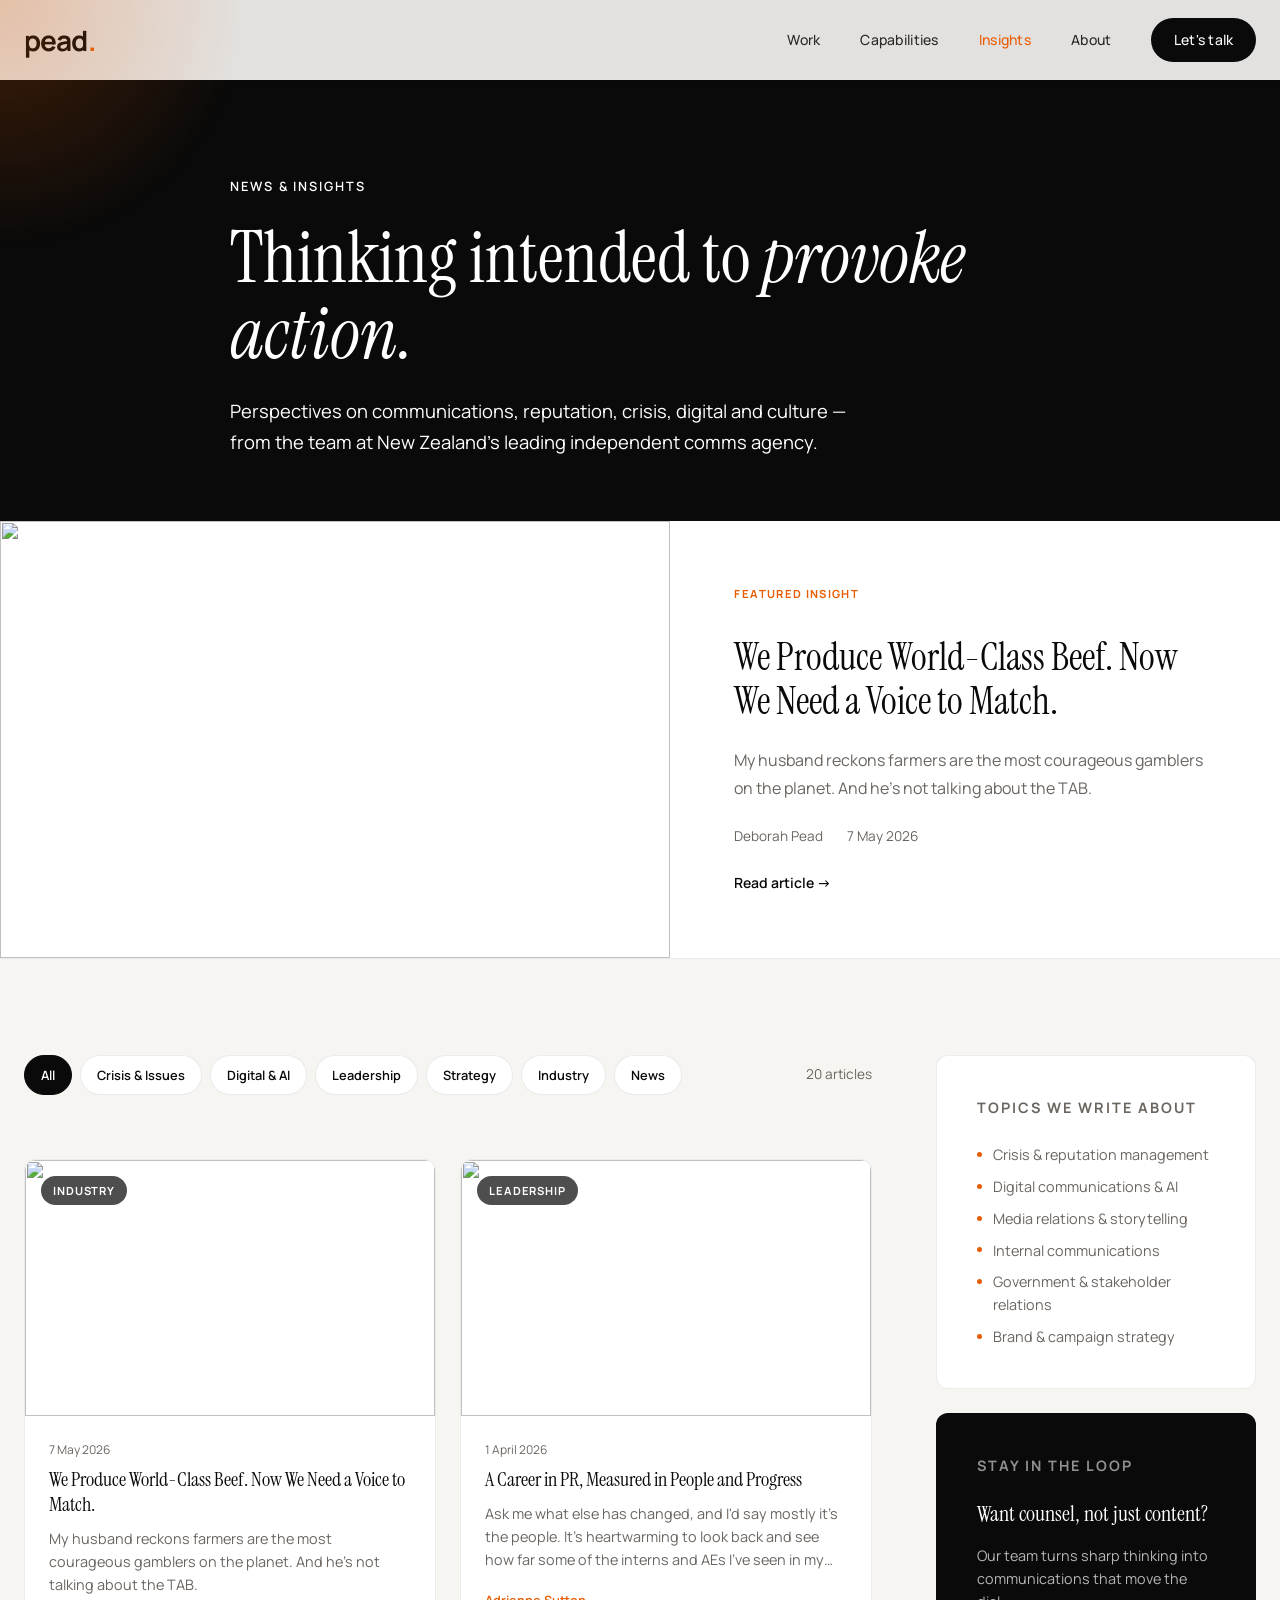
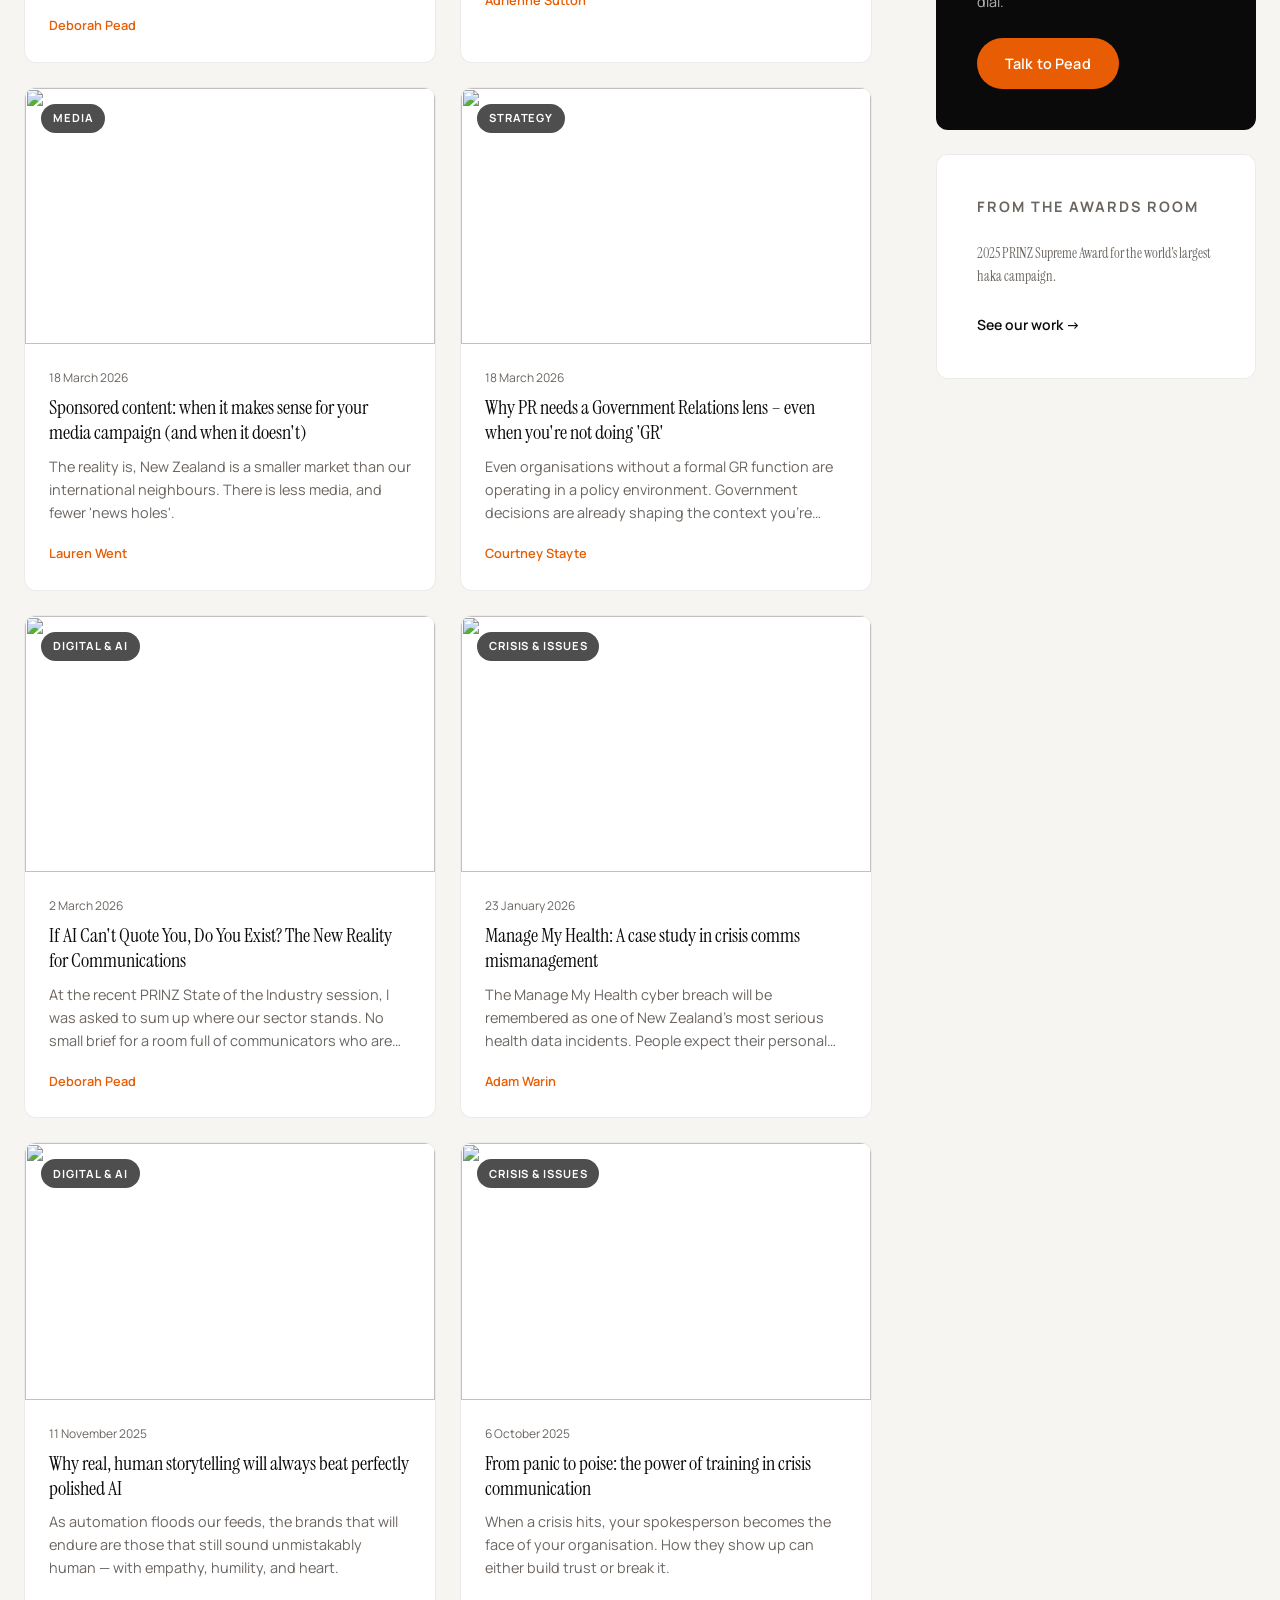
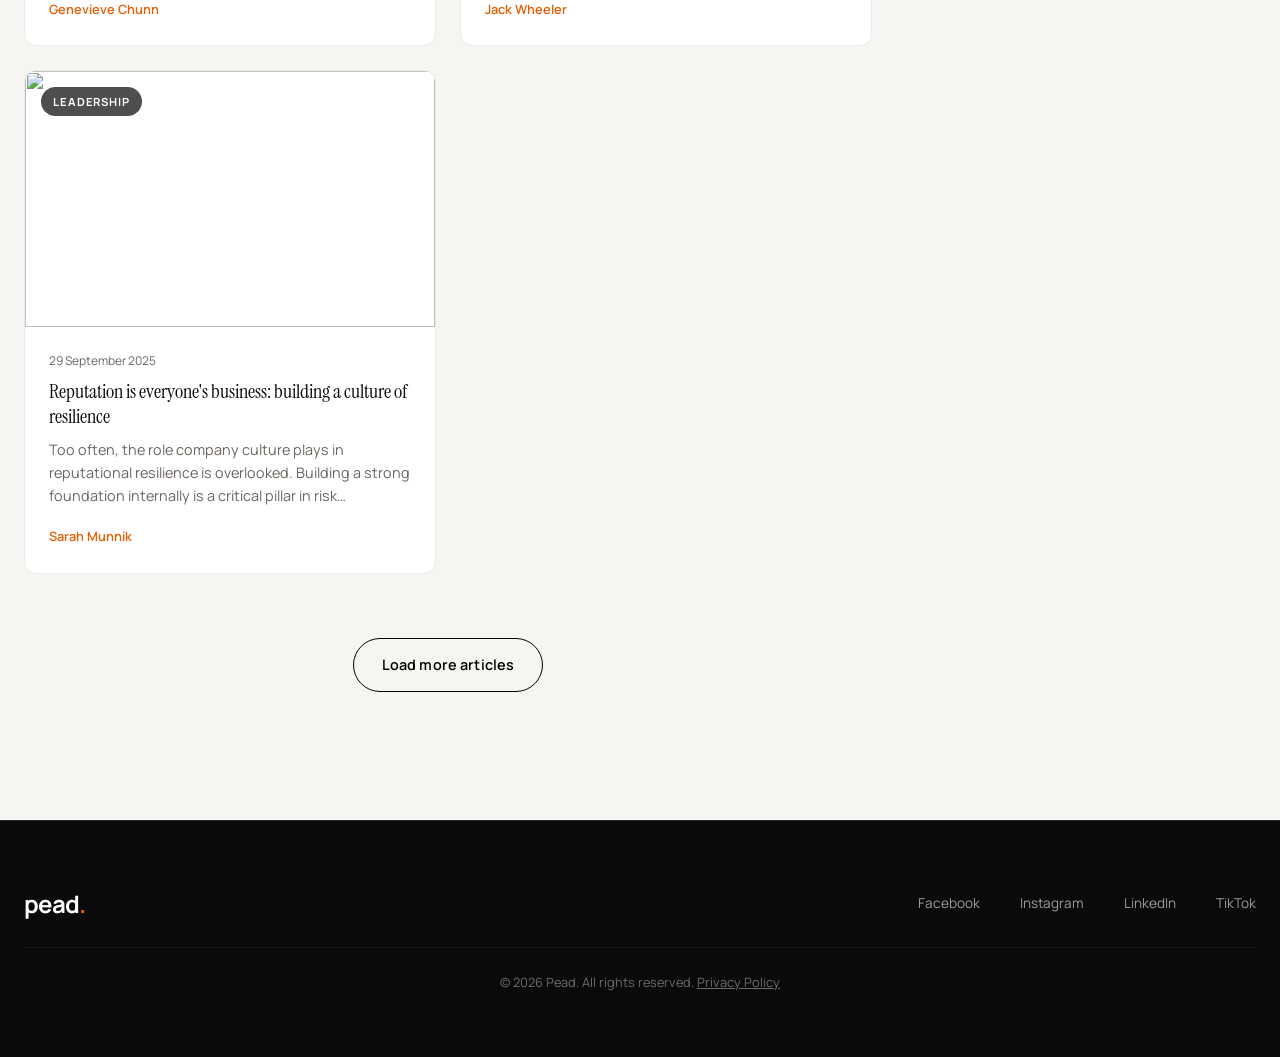
==== insights/index.html @ bd79ebf3 "Add Insights landing page with article feed and homepage navigation." ====
<!DOCTYPE html>
<html lang="en-NZ">
<head>
  <meta charset="UTF-8" />
  <meta name="viewport" content="width=device-width, initial-scale=1.0" />
  <title>Insights | Pead — Award Winning Comms Agency NZ</title>
  <meta name="description" content="News, ideas and perspectives from Pead — thinking intended to provoke action." />
  <link rel="preconnect" href="https://fonts.googleapis.com" />
  <link rel="preconnect" href="https://fonts.gstatic.com" crossorigin />
  <link href="https://fonts.googleapis.com/css2?family=Instrument+Serif:ital@0;1&family=Manrope:wght@300;400;500;600;700&display=swap" rel="stylesheet" />
  <link rel="stylesheet" href="../css/styles.css" />
</head>
<body class="page-sub page-insights">
  <div class="cursor-glow" aria-hidden="true"></div>

  <header class="site-header scrolled" id="header">
    <div class="container header-inner">
      <a href="../index.html" class="logo" aria-label="Pead home">pead<span class="logo-dot">.</span></a>
      <nav class="nav-desktop" aria-label="Primary">
        <a href="../index.html#work">Work</a>
        <a href="../index.html#capabilities">Capabilities</a>
        <a href="index.html" class="nav-active">Insights</a>
        <a href="../index.html#about">About</a>
        <a href="../index.html#contact" class="nav-cta">Let's talk</a>
      </nav>
      <button class="menu-toggle" id="menuToggle" aria-label="Open menu" aria-expanded="false">
        <span></span>
        <span></span>
      </button>
    </div>
    <nav class="nav-mobile" id="mobileNav" aria-label="Mobile" hidden>
      <a href="../index.html#work">Work</a>
      <a href="../index.html#capabilities">Capabilities</a>
      <a href="index.html">Insights</a>
      <a href="../index.html#about">About</a>
      <a href="../index.html#contact">Let's talk</a>
    </nav>
  </header>

  <main>
    <section class="page-hero insights-hero">
      <div class="container page-hero-inner">
        <p class="eyebrow reveal">News &amp; Insights</p>
        <h1 class="page-hero-title reveal">Thinking intended to <em>provoke action.</em></h1>
        <p class="page-hero-lead reveal">
          Perspectives on communications, reputation, crisis, digital and culture — from the team at New Zealand's leading independent comms agency.
        </p>
      </div>
    </section>

    <section class="insights-featured" id="featuredInsight" aria-label="Featured insight"></section>

    <section class="insights-main">
      <div class="container insights-layout">
        <div class="insights-content">
          <div class="insights-toolbar reveal">
            <div class="insights-filters" role="tablist" aria-label="Filter insights by topic">
              <button class="filter-btn active" data-filter="all" type="button">All</button>
              <button class="filter-btn" data-filter="crisis" type="button">Crisis &amp; Issues</button>
              <button class="filter-btn" data-filter="digital" type="button">Digital &amp; AI</button>
              <button class="filter-btn" data-filter="leadership" type="button">Leadership</button>
              <button class="filter-btn" data-filter="strategy" type="button">Strategy</button>
              <button class="filter-btn" data-filter="industry" type="button">Industry</button>
              <button class="filter-btn" data-filter="news" type="button">News</button>
            </div>
            <p class="insights-count" id="insightsCount" aria-live="polite"></p>
          </div>

          <div class="insights-grid" id="insightsGrid" aria-live="polite"></div>

          <div class="insights-load-more reveal">
            <button class="btn btn-ghost" id="loadMoreBtn" type="button">Load more articles</button>
          </div>
        </div>

        <aside class="insights-sidebar reveal" aria-label="Insights sidebar">
          <div class="sidebar-card">
            <p class="sidebar-label">Topics we write about</p>
            <ul class="sidebar-topics">
              <li>Crisis &amp; reputation management</li>
              <li>Digital communications &amp; AI</li>
              <li>Media relations &amp; storytelling</li>
              <li>Internal communications</li>
              <li>Government &amp; stakeholder relations</li>
              <li>Brand &amp; campaign strategy</li>
            </ul>
          </div>
          <div class="sidebar-card sidebar-card-dark">
            <p class="sidebar-label">Stay in the loop</p>
            <h3>Want counsel, not just content?</h3>
            <p>Our team turns sharp thinking into communications that move the dial.</p>
            <a href="../index.html#contact" class="btn btn-primary btn-light">Talk to Pead</a>
          </div>
          <div class="sidebar-card">
            <p class="sidebar-label">From the awards room</p>
            <p class="sidebar-stat">2025 PRINZ Supreme Award for the world's largest haka campaign.</p>
            <a href="../index.html#work" class="work-link">See our work <span aria-hidden="true">→</span></a>
          </div>
        </aside>
      </div>
    </section>
  </main>

  <footer class="site-footer">
    <div class="container footer-inner">
      <a href="../index.html" class="logo logo-footer">pead<span class="logo-dot">.</span></a>
      <div class="footer-links">
        <a href="https://www.facebook.com/wearepead" target="_blank" rel="noopener">Facebook</a>
        <a href="https://www.instagram.com/wearepead/" target="_blank" rel="noopener">Instagram</a>
        <a href="https://www.linkedin.com/company/pead/" target="_blank" rel="noopener">LinkedIn</a>
        <a href="https://www.tiktok.com/@wearepead" target="_blank" rel="noopener">TikTok</a>
      </div>
      <p class="footer-copy">&copy; 2026 Pead. All rights reserved. <a href="#">Privacy Policy</a></p>
    </div>
  </footer>

  <script src="../js/data/insights-data.js"></script>
  <script src="../js/main.js"></script>
  <script src="../js/insights.js"></script>
</body>
</html>
---- css/styles.css ----
/* ============================================
   PEAD — Premium Communications Agency Redesign
   ============================================ */

:root {
  --color-ink: #0a0a0a;
  --color-ink-soft: #1a1a1a;
  --color-paper: #f7f5f2;
  --color-paper-warm: #efeae3;
  --color-white: #ffffff;
  --color-accent: #e85d04;
  --color-accent-hover: #d45303;
  --color-accent-glow: rgba(232, 93, 4, 0.25);
  --color-muted: #6b6560;
  --color-border: rgba(10, 10, 10, 0.08);
  --color-border-light: rgba(255, 255, 255, 0.12);

  --font-serif: "Instrument Serif", Georgia, "Times New Roman", serif;
  --font-sans: "Manrope", system-ui, -apple-system, sans-serif;

  --space-xs: 0.5rem;
  --space-sm: 1rem;
  --space-md: 1.5rem;
  --space-lg: 2.5rem;
  --space-xl: 4rem;
  --space-2xl: 6rem;
  --space-3xl: 8rem;

  --radius-sm: 4px;
  --radius-md: 12px;
  --radius-lg: 20px;

  --ease-out: cubic-bezier(0.22, 1, 0.36, 1);
  --header-height: 80px;
}

*, *::before, *::after {
  box-sizing: border-box;
  margin: 0;
  padding: 0;
}

html {
  scroll-behavior: smooth;
  -webkit-font-smoothing: antialiased;
  -moz-osx-font-smoothing: grayscale;
}

body {
  font-family: var(--font-sans);
  font-size: 1rem;
  line-height: 1.6;
  color: var(--color-ink);
  background: var(--color-paper);
  overflow-x: hidden;
}

img {
  display: block;
  max-width: 100%;
  height: auto;
}

a {
  color: inherit;
  text-decoration: none;
}

button {
  font: inherit;
  cursor: pointer;
  border: none;
  background: none;
}

ul {
  list-style: none;
}

address {
  font-style: normal;
}

.container {
  width: min(1280px, calc(100% - 3rem));
  margin-inline: auto;
}

/* ---- Cursor glow (subtle premium feel) ---- */
.cursor-glow {
  position: fixed;
  width: 500px;
  height: 500px;
  border-radius: 50%;
  background: radial-gradient(circle, var(--color-accent-glow) 0%, transparent 70%);
  pointer-events: none;
  z-index: 9999;
  opacity: 0;
  transform: translate(-50%, -50%);
  transition: opacity 0.4s ease;
}

body.has-mouse .cursor-glow {
  opacity: 1;
}

/* ---- Header ---- */
.site-header {
  position: fixed;
  top: 0;
  left: 0;
  right: 0;
  z-index: 1000;
  height: var(--header-height);
  transition: background 0.4s var(--ease-out), box-shadow 0.4s var(--ease-out);
}

.site-header.scrolled {
  background: rgba(247, 245, 242, 0.92);
  backdrop-filter: blur(20px);
  -webkit-backdrop-filter: blur(20px);
  box-shadow: 0 1px 0 var(--color-border);
}

.site-header.on-hero {
  color: var(--color-white);
}

.site-header.on-hero.scrolled {
  color: var(--color-ink);
}

.header-inner {
  display: flex;
  align-items: center;
  justify-content: space-between;
  height: 100%;
}

.logo {
  font-size: 1.75rem;
  font-weight: 700;
  letter-spacing: -0.03em;
  z-index: 10;
}

.logo-dot {
  color: var(--color-accent);
}

.nav-desktop {
  display: flex;
  align-items: center;
  gap: 2.5rem;
}

.nav-desktop a {
  font-size: 0.875rem;
  font-weight: 500;
  letter-spacing: 0.02em;
  opacity: 0.85;
  transition: opacity 0.2s;
}

.nav-desktop a:hover {
  opacity: 1;
}

.nav-desktop a.nav-active {
  opacity: 1;
  color: var(--color-accent);
}

.nav-cta {
  padding: 0.65rem 1.4rem;
  background: var(--color-ink);
  color: var(--color-white) !important;
  border-radius: 100px;
  opacity: 1 !important;
  transition: background 0.2s, transform 0.2s !important;
}

.site-header.on-hero .nav-cta {
  background: var(--color-white);
  color: var(--color-ink) !important;
}

.site-header.on-hero.scrolled .nav-cta {
  background: var(--color-ink);
  color: var(--color-white) !important;
}

.nav-cta:hover {
  transform: translateY(-1px);
}

.menu-toggle {
  display: none;
  flex-direction: column;
  gap: 7px;
  width: 32px;
  padding: 4px 0;
  z-index: 10;
}

.menu-toggle span {
  display: block;
  height: 2px;
  background: currentColor;
  transition: transform 0.3s var(--ease-out), opacity 0.3s;
}

.menu-toggle.open span:first-child {
  transform: translateY(4.5px) rotate(45deg);
}

.menu-toggle.open span:last-child {
  transform: translateY(-4.5px) rotate(-45deg);
}

.nav-mobile {
  position: fixed;
  inset: 0;
  background: var(--color-ink);
  color: var(--color-white);
  display: flex;
  flex-direction: column;
  align-items: center;
  justify-content: center;
  gap: 2rem;
  z-index: 5;
}

.nav-mobile a {
  font-family: var(--font-serif);
  font-size: 2.5rem;
}

.nav-mobile[hidden] {
  display: none;
}

/* ---- Buttons ---- */
.btn {
  display: inline-flex;
  align-items: center;
  justify-content: center;
  gap: 0.5rem;
  padding: 0.9rem 1.75rem;
  font-size: 0.9rem;
  font-weight: 600;
  letter-spacing: 0.01em;
  border-radius: 100px;
  transition: all 0.3s var(--ease-out);
  white-space: nowrap;
}

.btn-primary {
  background: var(--color-accent);
  color: var(--color-white);
}

.btn-primary:hover {
  background: var(--color-accent-hover);
  transform: translateY(-2px);
  box-shadow: 0 12px 32px var(--color-accent-glow);
}

.btn-ghost {
  border: 1.5px solid currentColor;
  background: transparent;
}

.btn-ghost:hover {
  background: rgba(255, 255, 255, 0.08);
}

.btn-light {
  color: var(--color-white);
  border-color: rgba(255, 255, 255, 0.4);
}

.btn-large {
  padding: 1.1rem 2rem;
  font-size: 1rem;
}

/* ---- Hero ---- */
.hero {
  position: relative;
  min-height: 100vh;
  min-height: 100dvh;
  display: flex;
  align-items: flex-end;
  padding-bottom: var(--space-2xl);
  color: var(--color-white);
}

.hero-media {
  position: absolute;
  inset: 0;
  z-index: 0;
}

.hero-image {
  width: 100%;
  height: 100%;
  object-fit: cover;
}

.hero-overlay {
  position: absolute;
  inset: 0;
  background: linear-gradient(
    165deg,
    rgba(10, 10, 10, 0.55) 0%,
    rgba(10, 10, 10, 0.35) 40%,
    rgba(10, 10, 10, 0.75) 100%
  );
}

.hero-content {
  position: relative;
  z-index: 1;
  padding-top: calc(var(--header-height) + var(--space-xl));
  max-width: 900px;
}

.eyebrow {
  font-size: 0.8rem;
  font-weight: 600;
  letter-spacing: 0.15em;
  text-transform: uppercase;
  opacity: 0.75;
  margin-bottom: var(--space-md);
}

.hero-title {
  font-family: var(--font-serif);
  font-size: clamp(3rem, 7vw, 5.5rem);
  font-weight: 400;
  line-height: 1.05;
  letter-spacing: -0.02em;
  margin-bottom: var(--space-lg);
}

.hero-title em {
  font-style: italic;
  color: rgba(255, 255, 255, 0.9);
}

.hero-lead {
  font-size: clamp(1.05rem, 2vw, 1.25rem);
  line-height: 1.7;
  opacity: 0.85;
  max-width: 560px;
  margin-bottom: var(--space-xl);
  font-weight: 400;
}

.hero-actions {
  display: flex;
  flex-wrap: wrap;
  gap: var(--space-sm);
}

.hero-scroll {
  position: absolute;
  bottom: var(--space-lg);
  right: var(--space-lg);
  display: flex;
  flex-direction: column;
  align-items: center;
  gap: var(--space-sm);
  font-size: 0.7rem;
  letter-spacing: 0.2em;
  text-transform: uppercase;
  opacity: 0.5;
  z-index: 1;
}

.scroll-line {
  width: 1px;
  height: 48px;
  background: linear-gradient(to bottom, var(--color-white), transparent);
  animation: scrollPulse 2s ease-in-out infinite;
}

@keyframes scrollPulse {
  0%, 100% { opacity: 0.3; transform: scaleY(0.6); }
  50% { opacity: 1; transform: scaleY(1); }
}

/* ---- Stats ---- */
.stats-strip {
  background: var(--color-ink);
  color: var(--color-white);
  padding: var(--space-xl) 0;
  border-bottom: 1px solid var(--color-border-light);
}

.stats-grid {
  display: grid;
  grid-template-columns: repeat(4, 1fr);
  gap: var(--space-lg);
}

.stat {
  text-align: center;
  padding: var(--space-md);
}

.stat-number {
  display: block;
  font-family: var(--font-serif);
  font-size: clamp(2rem, 4vw, 3rem);
  line-height: 1.1;
  margin-bottom: var(--space-xs);
}

.stat-label {
  font-size: 0.85rem;
  opacity: 0.6;
  letter-spacing: 0.02em;
}

/* ---- Sections shared ---- */
.section-label {
  font-size: 0.75rem;
  font-weight: 700;
  letter-spacing: 0.18em;
  text-transform: uppercase;
  color: var(--color-accent);
  margin-bottom: var(--space-sm);
}

.section-title {
  font-family: var(--font-serif);
  font-size: clamp(2.25rem, 4.5vw, 3.75rem);
  font-weight: 400;
  line-height: 1.1;
  letter-spacing: -0.02em;
  margin-bottom: var(--space-md);
}

.section-body {
  font-size: 1.1rem;
  line-height: 1.75;
  color: var(--color-muted);
  max-width: 540px;
}

.section-header {
  margin-bottom: var(--space-2xl);
}

.section-header.centered {
  text-align: center;
}

.centered-body {
  margin-inline: auto;
  text-align: center;
}

/* ---- Philosophy ---- */
.philosophy {
  padding: var(--space-3xl) 0;
}

.philosophy-grid {
  display: grid;
  grid-template-columns: 1fr 1fr;
  gap: var(--space-2xl);
  align-items: center;
}

.philosophy-text .section-body + .section-body {
  margin-top: var(--space-md);
}

.visual-card {
  position: relative;
  border-radius: var(--radius-lg);
  overflow: hidden;
  aspect-ratio: 4 / 5;
}

.visual-card img {
  width: 100%;
  height: 100%;
  object-fit: cover;
}

.visual-caption {
  position: absolute;
  bottom: 0;
  left: 0;
  right: 0;
  padding: var(--space-lg);
  background: linear-gradient(transparent, rgba(10, 10, 10, 0.8));
  color: var(--color-white);
  display: flex;
  justify-content: space-between;
  font-size: 0.85rem;
  font-weight: 500;
  letter-spacing: 0.05em;
  text-transform: uppercase;
}

/* ---- Work ---- */
.work {
  padding: var(--space-3xl) 0;
  background: var(--color-white);
}

.work-grid {
  display: grid;
  grid-template-columns: repeat(3, 1fr);
  gap: 2px;
  background: var(--color-border);
}

.work-grid-featured {
  margin-bottom: var(--space-xl);
}

.work-card {
  background: var(--color-white);
  display: flex;
  flex-direction: column;
  transition: transform 0.4s var(--ease-out);
}

.work-card:hover {
  transform: scale(1.02);
  z-index: 2;
  box-shadow: 0 24px 64px rgba(10, 10, 10, 0.12);
}

.work-card-media {
  aspect-ratio: 16 / 10;
  overflow: hidden;
}

.work-card-media img {
  width: 100%;
  height: 100%;
  object-fit: cover;
  transition: transform 0.6s var(--ease-out);
}

.work-card:hover .work-card-media img {
  transform: scale(1.06);
}

.work-card-content {
  padding: var(--space-lg);
  flex: 1;
  display: flex;
  flex-direction: column;
}

.work-tag {
  font-size: 0.7rem;
  font-weight: 700;
  letter-spacing: 0.12em;
  text-transform: uppercase;
  color: var(--color-accent);
  margin-bottom: var(--space-sm);
}

.work-card h3 {
  font-family: var(--font-serif);
  font-size: 1.5rem;
  font-weight: 400;
  margin-bottom: var(--space-sm);
  line-height: 1.2;
}

.work-card p {
  font-size: 0.95rem;
  color: var(--color-muted);
  flex: 1;
  margin-bottom: var(--space-md);
}

.work-link {
  font-size: 0.875rem;
  font-weight: 600;
  color: var(--color-ink);
  transition: color 0.2s;
}

.work-link:hover {
  color: var(--color-accent);
}

.work-more {
  margin-bottom: var(--space-2xl);
}

.work-more-label {
  font-size: 0.75rem;
  font-weight: 700;
  letter-spacing: 0.15em;
  text-transform: uppercase;
  color: var(--color-muted);
  margin-bottom: var(--space-md);
}

.work-chips {
  display: flex;
  flex-wrap: wrap;
  gap: 0.6rem;
}

.work-chips span {
  padding: 0.55rem 1.1rem;
  font-size: 0.85rem;
  font-weight: 500;
  border: 1px solid var(--color-border);
  border-radius: 100px;
  background: var(--color-paper);
  color: var(--color-ink);
  transition: border-color 0.2s, background 0.2s;
}

.work-chips span:hover {
  border-color: var(--color-accent);
  background: var(--color-white);
}

.awards-block {
  padding-top: var(--space-xl);
  border-top: 1px solid var(--color-border);
}

.awards-list {
  display: grid;
  grid-template-columns: repeat(2, 1fr);
  gap: var(--space-md);
  margin-top: var(--space-lg);
}

.award-item {
  display: flex;
  gap: var(--space-md);
  padding: var(--space-lg);
  background: var(--color-paper);
  border-radius: var(--radius-md);
  border: 1px solid var(--color-border);
}

.award-year {
  font-family: var(--font-serif);
  font-size: 1.5rem;
  color: var(--color-accent);
  flex-shrink: 0;
  line-height: 1;
}

.award-item strong {
  display: block;
  font-size: 0.95rem;
  margin-bottom: 0.35rem;
}

.award-item p {
  font-size: 0.875rem;
  color: var(--color-muted);
  line-height: 1.5;
}

/* ---- Capabilities ---- */
.capabilities {
  padding: var(--space-3xl) 0;
  background: var(--color-paper-warm);
}

.capabilities-grid {
  display: grid;
  grid-template-columns: repeat(3, 1fr);
  gap: var(--space-md);
}

.cap-card {
  background: var(--color-white);
  border-radius: var(--radius-md);
  padding: var(--space-lg);
  border: 1px solid var(--color-border);
  display: flex;
  flex-direction: column;
  transition: border-color 0.3s, box-shadow 0.3s;
}

.cap-card:hover {
  border-color: transparent;
  box-shadow: 0 16px 48px rgba(10, 10, 10, 0.08);
}

.cap-number {
  font-family: var(--font-serif);
  font-size: 2.5rem;
  color: var(--color-paper-warm);
  -webkit-text-stroke: 1px var(--color-ink);
  line-height: 1;
  margin-bottom: var(--space-md);
}

.cap-card h3 {
  font-family: var(--font-serif);
  font-size: 1.5rem;
  font-weight: 400;
  margin-bottom: var(--space-sm);
}

.cap-card > p {
  font-size: 0.95rem;
  color: var(--color-muted);
  margin-bottom: var(--space-md);
}

.cap-list {
  flex: 1;
  margin-bottom: var(--space-md);
  max-height: 0;
  overflow: hidden;
  opacity: 0;
  transition: max-height 0.5s var(--ease-out), opacity 0.4s, margin 0.4s;
}

.cap-card.expanded .cap-list,
.cap-card:hover .cap-list {
  max-height: 300px;
  opacity: 1;
  margin-bottom: var(--space-md);
}

.cap-list li {
  font-size: 0.875rem;
  color: var(--color-muted);
  padding: 0.35rem 0;
  padding-left: 1rem;
  position: relative;
}

.cap-list li::before {
  content: "";
  position: absolute;
  left: 0;
  top: 0.75rem;
  width: 4px;
  height: 4px;
  border-radius: 50%;
  background: var(--color-accent);
}

.cap-expand {
  font-size: 0.8rem;
  font-weight: 600;
  color: var(--color-accent);
  align-self: flex-start;
  opacity: 0;
  transition: opacity 0.3s;
}

@media (hover: none) {
  .cap-expand {
    opacity: 1;
  }
}

.cap-card-accent {
  background: var(--color-ink);
  color: var(--color-white);
  border-color: transparent;
  grid-row: span 2;
}

.cap-accent-inner {
  display: flex;
  flex-direction: column;
  justify-content: center;
  height: 100%;
  gap: var(--space-md);
}

.cap-accent-inner h3 {
  font-family: var(--font-serif);
  font-size: clamp(1.5rem, 2.5vw, 2rem);
  font-weight: 400;
  line-height: 1.25;
}

.cap-accent-inner p {
  opacity: 0.7;
  font-size: 1rem;
  line-height: 1.6;
}

.cap-card-accent .btn-primary {
  align-self: flex-start;
  margin-top: var(--space-sm);
}

/* ---- Leadership ---- */
.leadership {
  padding: var(--space-3xl) 0;
  background: var(--color-white);
}

.leadership-grid {
  display: grid;
  grid-template-columns: repeat(6, 1fr);
  gap: var(--space-md);
}

.leader {
  text-align: center;
}

.leader-photo {
  aspect-ratio: 3 / 4;
  background: var(--color-paper-warm);
  border-radius: var(--radius-md);
  margin-bottom: var(--space-sm);
  overflow: hidden;
  transition: transform 0.3s var(--ease-out), box-shadow 0.3s var(--ease-out);
}

.leader:hover .leader-photo {
  transform: translateY(-4px);
  box-shadow: 0 16px 40px rgba(10, 10, 10, 0.12);
}

.leader-photo img {
  width: 100%;
  height: 100%;
  object-fit: cover;
  object-position: center top;
  filter: grayscale(15%);
  transition: filter 0.4s var(--ease-out), transform 0.5s var(--ease-out);
}

.leader:hover .leader-photo img {
  filter: grayscale(0%);
  transform: scale(1.03);
}

.leader h4 {
  font-size: 0.95rem;
  font-weight: 600;
  margin-bottom: 0.15rem;
}

.leader p {
  font-size: 0.8rem;
  color: var(--color-muted);
  margin-bottom: 0.35rem;
}

.leader-link {
  font-size: 0.75rem;
  font-weight: 600;
  color: var(--color-accent);
  letter-spacing: 0.02em;
  opacity: 0;
  transition: opacity 0.2s;
}

.leader:hover .leader-link {
  opacity: 1;
}

@media (hover: none) {
  .leader-link {
    opacity: 1;
  }

  .leader-photo img {
    filter: none;
  }
}

/* ---- CTA ---- */
.cta {
  position: relative;
  padding: var(--space-3xl) 0;
  color: var(--color-white);
  overflow: hidden;
}

.cta-bg {
  position: absolute;
  inset: 0;
  background: var(--color-ink);
  background-image:
    radial-gradient(ellipse 80% 60% at 20% 80%, rgba(232, 93, 4, 0.15) 0%, transparent 60%),
    radial-gradient(ellipse 60% 50% at 80% 20%, rgba(255, 255, 255, 0.04) 0%, transparent 50%);
}

.cta-inner {
  position: relative;
  text-align: center;
  max-width: 720px;
}

.cta-title {
  font-family: var(--font-serif);
  font-size: clamp(2.5rem, 5vw, 4rem);
  font-weight: 400;
  line-height: 1.1;
  margin-bottom: var(--space-md);
}

.cta-lead {
  font-size: 1.2rem;
  opacity: 0.7;
  margin-bottom: var(--space-xl);
}

.cta-actions {
  display: flex;
  flex-wrap: wrap;
  justify-content: center;
  gap: var(--space-sm);
  margin-bottom: var(--space-xl);
}

.cta-address {
  font-size: 0.9rem;
  opacity: 0.5;
  line-height: 1.7;
}

/* ---- Footer ---- */
.site-footer {
  background: var(--color-ink);
  color: var(--color-white);
  padding: var(--space-xl) 0;
  border-top: 1px solid var(--color-border-light);
}

.footer-inner {
  display: flex;
  flex-wrap: wrap;
  align-items: center;
  justify-content: space-between;
  gap: var(--space-md);
}

.logo-footer {
  font-size: 1.5rem;
}

.footer-links {
  display: flex;
  gap: var(--space-lg);
}

.footer-links a {
  font-size: 0.85rem;
  opacity: 0.6;
  transition: opacity 0.2s;
}

.footer-links a:hover {
  opacity: 1;
}

.footer-copy {
  width: 100%;
  text-align: center;
  font-size: 0.8rem;
  opacity: 0.4;
  padding-top: var(--space-md);
  border-top: 1px solid var(--color-border-light);
}

.footer-copy a {
  text-decoration: underline;
}

/* ---- Scroll reveal ---- */
.reveal {
  opacity: 0;
  transform: translateY(32px);
  transition: opacity 0.8s var(--ease-out), transform 0.8s var(--ease-out);
}

.reveal.visible {
  opacity: 1;
  transform: translateY(0);
}

/* ---- Responsive ---- */
@media (max-width: 1024px) {
  .stats-grid {
    grid-template-columns: repeat(2, 1fr);
  }

  .philosophy-grid {
    grid-template-columns: 1fr;
    gap: var(--space-xl);
  }

  .work-grid {
    grid-template-columns: 1fr;
  }

  .awards-list {
    grid-template-columns: 1fr;
  }

  .capabilities-grid {
    grid-template-columns: repeat(2, 1fr);
  }

  .cap-card-accent {
    grid-row: auto;
  }

  .leadership-grid {
    grid-template-columns: repeat(3, 1fr);
  }
}

@media (max-width: 768px) {
  :root {
    --header-height: 64px;
  }

  .nav-desktop {
    display: none;
  }

  .menu-toggle {
    display: flex;
  }

  .hero-scroll {
    display: none;
  }

  .stats-grid {
    grid-template-columns: 1fr 1fr;
    gap: var(--space-md);
  }

  .capabilities-grid {
    grid-template-columns: 1fr;
  }

  .leadership-grid {
    grid-template-columns: repeat(2, 1fr);
  }

  .footer-inner {
    flex-direction: column;
    text-align: center;
  }

  .footer-links {
    flex-wrap: wrap;
    justify-content: center;
  }
}

/* ---- Subpages ---- */
body.page-sub {
  background: var(--color-paper);
}

.page-hero {
  padding-top: calc(var(--header-height) + var(--space-2xl));
  padding-bottom: var(--space-xl);
  background: var(--color-ink);
  color: var(--color-white);
}

.page-hero-inner {
  max-width: 820px;
}

.page-hero-title {
  font-family: var(--font-serif);
  font-size: clamp(2.75rem, 6vw, 4.5rem);
  font-weight: 400;
  line-height: 1.05;
  margin-bottom: var(--space-md);
}

.page-hero-title em {
  font-style: italic;
}

.page-hero-lead {
  font-size: 1.15rem;
  line-height: 1.7;
  opacity: 0.8;
  max-width: 620px;
}

/* ---- Insights page ---- */
.insights-featured {
  margin-top: -1px;
}

.featured-card {
  display: grid;
  grid-template-columns: 1.1fr 1fr;
  min-height: 420px;
  background: var(--color-white);
  color: var(--color-ink);
  text-decoration: none;
  border-bottom: 1px solid var(--color-border);
  transition: background 0.3s var(--ease-out);
}

.featured-card:hover {
  background: var(--color-paper);
}

.featured-card-media {
  overflow: hidden;
  min-height: 320px;
}

.featured-card-media img {
  width: 100%;
  height: 100%;
  object-fit: cover;
  transition: transform 0.6s var(--ease-out);
}

.featured-card:hover .featured-card-media img {
  transform: scale(1.04);
}

.featured-card-content {
  display: flex;
  flex-direction: column;
  justify-content: center;
  padding: var(--space-xl) var(--space-lg);
}

.featured-card h2 {
  font-family: var(--font-serif);
  font-size: clamp(1.75rem, 3vw, 2.5rem);
  font-weight: 400;
  line-height: 1.15;
  margin: var(--space-sm) 0 var(--space-md);
}

.featured-card p {
  color: var(--color-muted);
  line-height: 1.7;
  margin-bottom: var(--space-md);
}

.featured-meta {
  display: flex;
  gap: var(--space-md);
  font-size: 0.85rem;
  color: var(--color-muted);
  margin-bottom: var(--space-md);
}

.insights-main {
  padding: var(--space-2xl) 0 var(--space-3xl);
}

.insights-layout {
  display: grid;
  grid-template-columns: 1fr 320px;
  gap: var(--space-xl);
  align-items: start;
}

.insights-toolbar {
  display: flex;
  flex-wrap: wrap;
  align-items: center;
  justify-content: space-between;
  gap: var(--space-md);
  margin-bottom: var(--space-xl);
}

.insights-filters {
  display: flex;
  flex-wrap: wrap;
  gap: 0.5rem;
}

.filter-btn {
  padding: 0.55rem 1rem;
  font-size: 0.8rem;
  font-weight: 600;
  border-radius: 100px;
  border: 1px solid var(--color-border);
  background: var(--color-white);
  color: var(--color-ink);
  transition: all 0.2s var(--ease-out);
}

.filter-btn:hover,
.filter-btn.active {
  border-color: var(--color-ink);
  background: var(--color-ink);
  color: var(--color-white);
}

.insights-count {
  font-size: 0.85rem;
  color: var(--color-muted);
}

.insights-grid {
  display: grid;
  grid-template-columns: repeat(2, 1fr);
  gap: var(--space-md);
}

.insight-card {
  background: var(--color-white);
  border-radius: var(--radius-md);
  border: 1px solid var(--color-border);
  overflow: hidden;
  transition: transform 0.3s var(--ease-out), box-shadow 0.3s var(--ease-out);
}

.insight-card:hover {
  transform: translateY(-4px);
  box-shadow: 0 16px 40px rgba(10, 10, 10, 0.08);
}

.insight-card-link {
  display: block;
  color: inherit;
  text-decoration: none;
  height: 100%;
}

.insight-card-media {
  position: relative;
  aspect-ratio: 16 / 10;
  overflow: hidden;
}

.insight-card-media img {
  width: 100%;
  height: 100%;
  object-fit: cover;
  transition: transform 0.5s var(--ease-out);
}

.insight-card:hover .insight-card-media img {
  transform: scale(1.05);
}

.insight-category {
  position: absolute;
  top: var(--space-sm);
  left: var(--space-sm);
  padding: 0.35rem 0.75rem;
  font-size: 0.7rem;
  font-weight: 700;
  letter-spacing: 0.08em;
  text-transform: uppercase;
  background: rgba(10, 10, 10, 0.72);
  color: var(--color-white);
  border-radius: 100px;
}

.insight-card-body {
  padding: var(--space-md);
}

.insight-card-body time {
  display: block;
  font-size: 0.75rem;
  color: var(--color-muted);
  margin-bottom: 0.5rem;
}

.insight-card-body h3 {
  font-family: var(--font-serif);
  font-size: 1.25rem;
  font-weight: 400;
  line-height: 1.25;
  margin-bottom: 0.6rem;
}

.insight-card-body p {
  font-size: 0.9rem;
  color: var(--color-muted);
  line-height: 1.6;
  margin-bottom: var(--space-sm);
  display: -webkit-box;
  -webkit-line-clamp: 3;
  -webkit-box-orient: vertical;
  overflow: hidden;
}

.insight-author {
  font-size: 0.8rem;
  font-weight: 600;
  color: var(--color-accent);
}

.insights-load-more {
  text-align: center;
  margin-top: var(--space-xl);
}

.insights-sidebar {
  display: flex;
  flex-direction: column;
  gap: var(--space-md);
  position: sticky;
  top: calc(var(--header-height) + var(--space-md));
}

.sidebar-card {
  padding: var(--space-lg);
  background: var(--color-white);
  border: 1px solid var(--color-border);
  border-radius: var(--radius-md);
}

.sidebar-card-dark {
  background: var(--color-ink);
  color: var(--color-white);
  border-color: transparent;
}

.sidebar-label {
  font-size: 0.7rem;
  font-weight: 700;
  letter-spacing: 0.14em;
  text-transform: uppercase;
  color: var(--color-accent);
  margin-bottom: var(--space-sm);
}

.sidebar-card-dark .sidebar-label {
  color: rgba(255, 255, 255, 0.55);
}

.sidebar-card h3 {
  font-family: var(--font-serif);
  font-size: 1.35rem;
  font-weight: 400;
  line-height: 1.25;
  margin-bottom: var(--space-sm);
}

.sidebar-card p {
  font-size: 0.9rem;
  line-height: 1.6;
  color: var(--color-muted);
  margin-bottom: var(--space-md);
}

.sidebar-card-dark p {
  color: rgba(255, 255, 255, 0.7);
}

.sidebar-topics {
  display: flex;
  flex-direction: column;
  gap: 0.55rem;
}

.sidebar-topics li {
  font-size: 0.9rem;
  color: var(--color-muted);
  padding-left: 1rem;
  position: relative;
}

.sidebar-topics li::before {
  content: "";
  position: absolute;
  left: 0;
  top: 0.55rem;
  width: 5px;
  height: 5px;
  border-radius: 50%;
  background: var(--color-accent);
}

.sidebar-stat {
  font-family: var(--font-serif);
  font-size: 1.1rem;
  line-height: 1.4;
  color: var(--color-ink);
  margin-bottom: var(--space-sm);
}

/* ---- Insights teaser (home) ---- */
.insights-teaser {
  padding: var(--space-3xl) 0;
  background: var(--color-white);
  border-top: 1px solid var(--color-border);
}

.insights-teaser-inner {
  display: grid;
  grid-template-columns: 1fr 1fr;
  gap: var(--space-2xl);
  align-items: center;
}

.insights-teaser-cards {
  display: flex;
  flex-direction: column;
  gap: var(--space-md);
}

.teaser-card {
  display: block;
  padding: var(--space-lg);
  background: var(--color-paper);
  border-radius: var(--radius-md);
  border: 1px solid var(--color-border);
  text-decoration: none;
  color: inherit;
  transition: border-color 0.2s, transform 0.2s;
}

.teaser-card:hover {
  border-color: var(--color-accent);
  transform: translateX(4px);
}

.teaser-card-muted {
  background: var(--color-white);
}

.teaser-tag {
  font-size: 0.7rem;
  font-weight: 700;
  letter-spacing: 0.1em;
  text-transform: uppercase;
  color: var(--color-accent);
}

.teaser-card h3 {
  font-family: var(--font-serif);
  font-size: 1.35rem;
  font-weight: 400;
  line-height: 1.25;
  margin: 0.5rem 0;
}

.teaser-card p {
  font-size: 0.85rem;
  color: var(--color-muted);
}

@media (max-width: 1024px) {
  .featured-card {
    grid-template-columns: 1fr;
  }

  .insights-layout {
    grid-template-columns: 1fr;
  }

  .insights-sidebar {
    position: static;
    display: grid;
    grid-template-columns: repeat(2, 1fr);
  }

  .insights-teaser-inner {
    grid-template-columns: 1fr;
  }
}

@media (max-width: 768px) {
  .insights-grid {
    grid-template-columns: 1fr;
  }

  .insights-sidebar {
    grid-template-columns: 1fr;
  }

  .insights-filters {
    width: 100%;
  }
}

@media (prefers-reduced-motion: reduce) {
  *, *::before, *::after {
    animation-duration: 0.01ms !important;
    transition-duration: 0.01ms !important;
  }

  .reveal {
    opacity: 1;
    transform: none;
  }
}
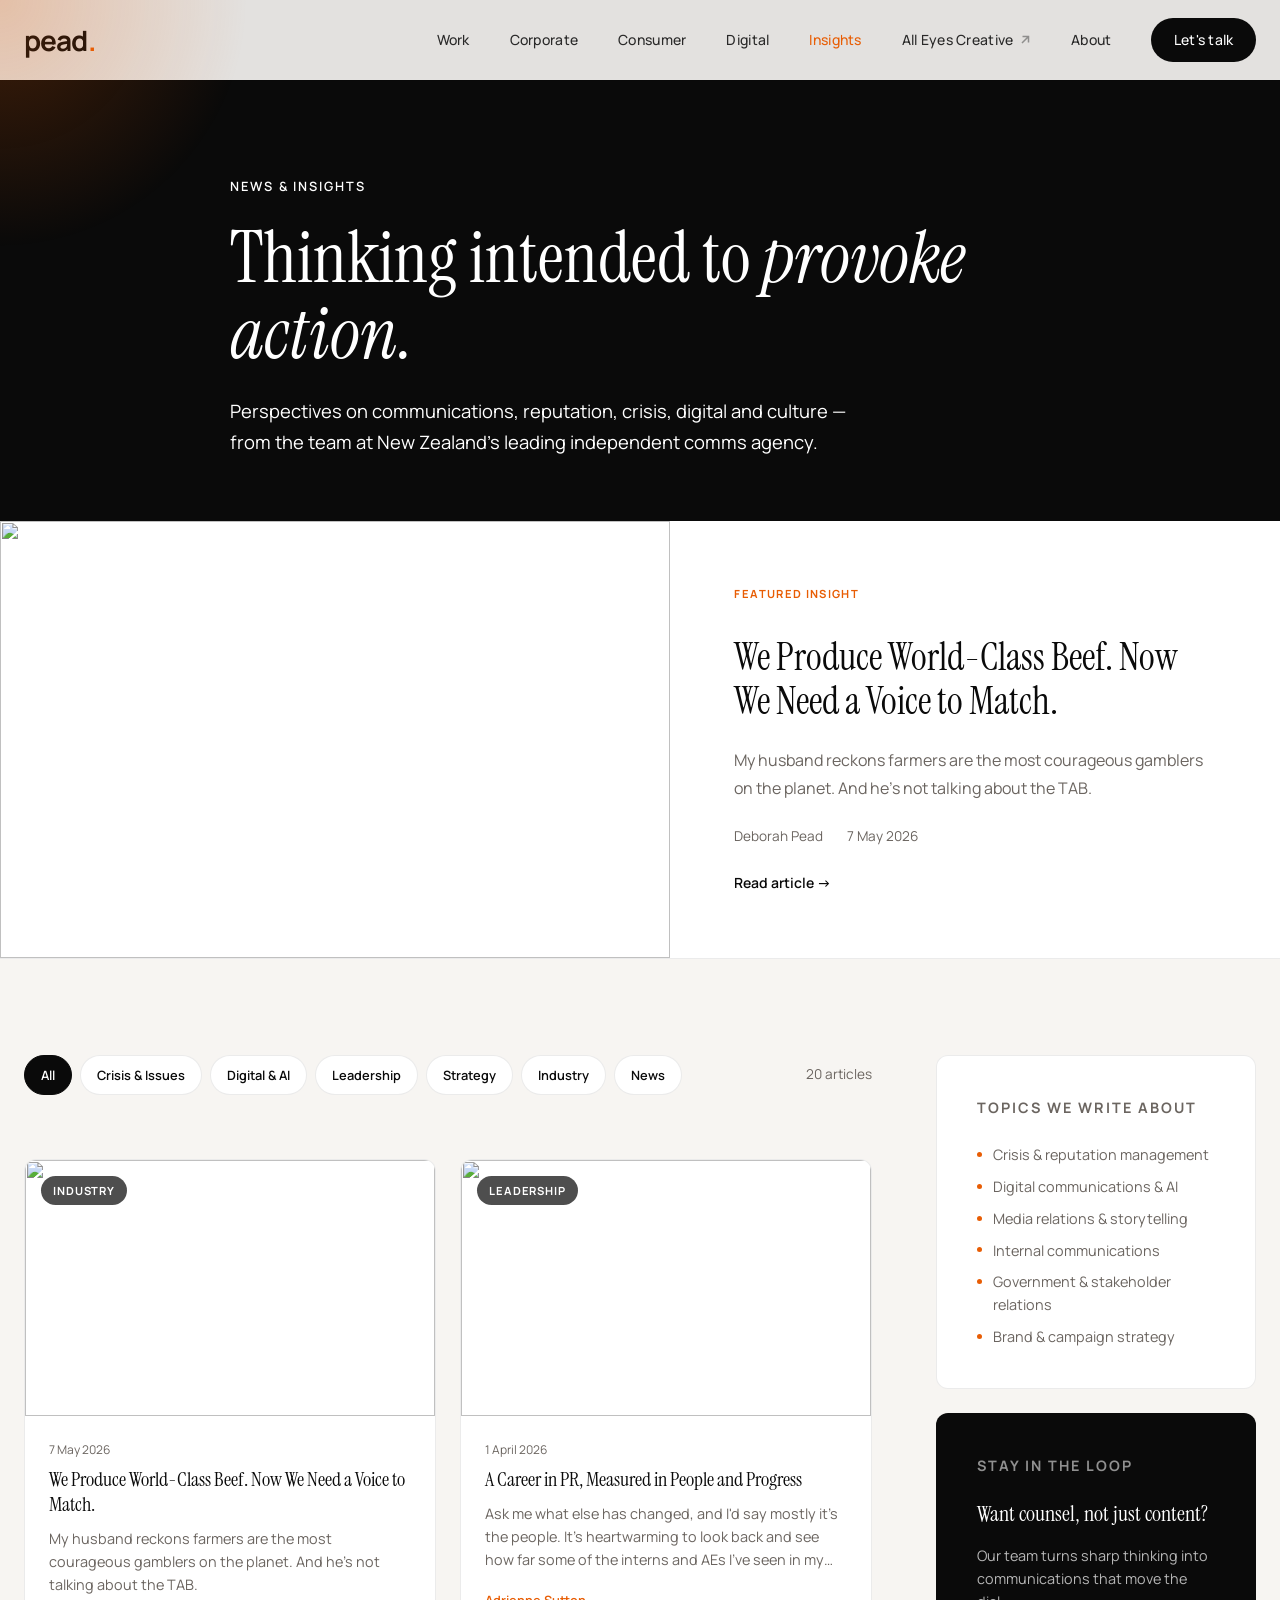
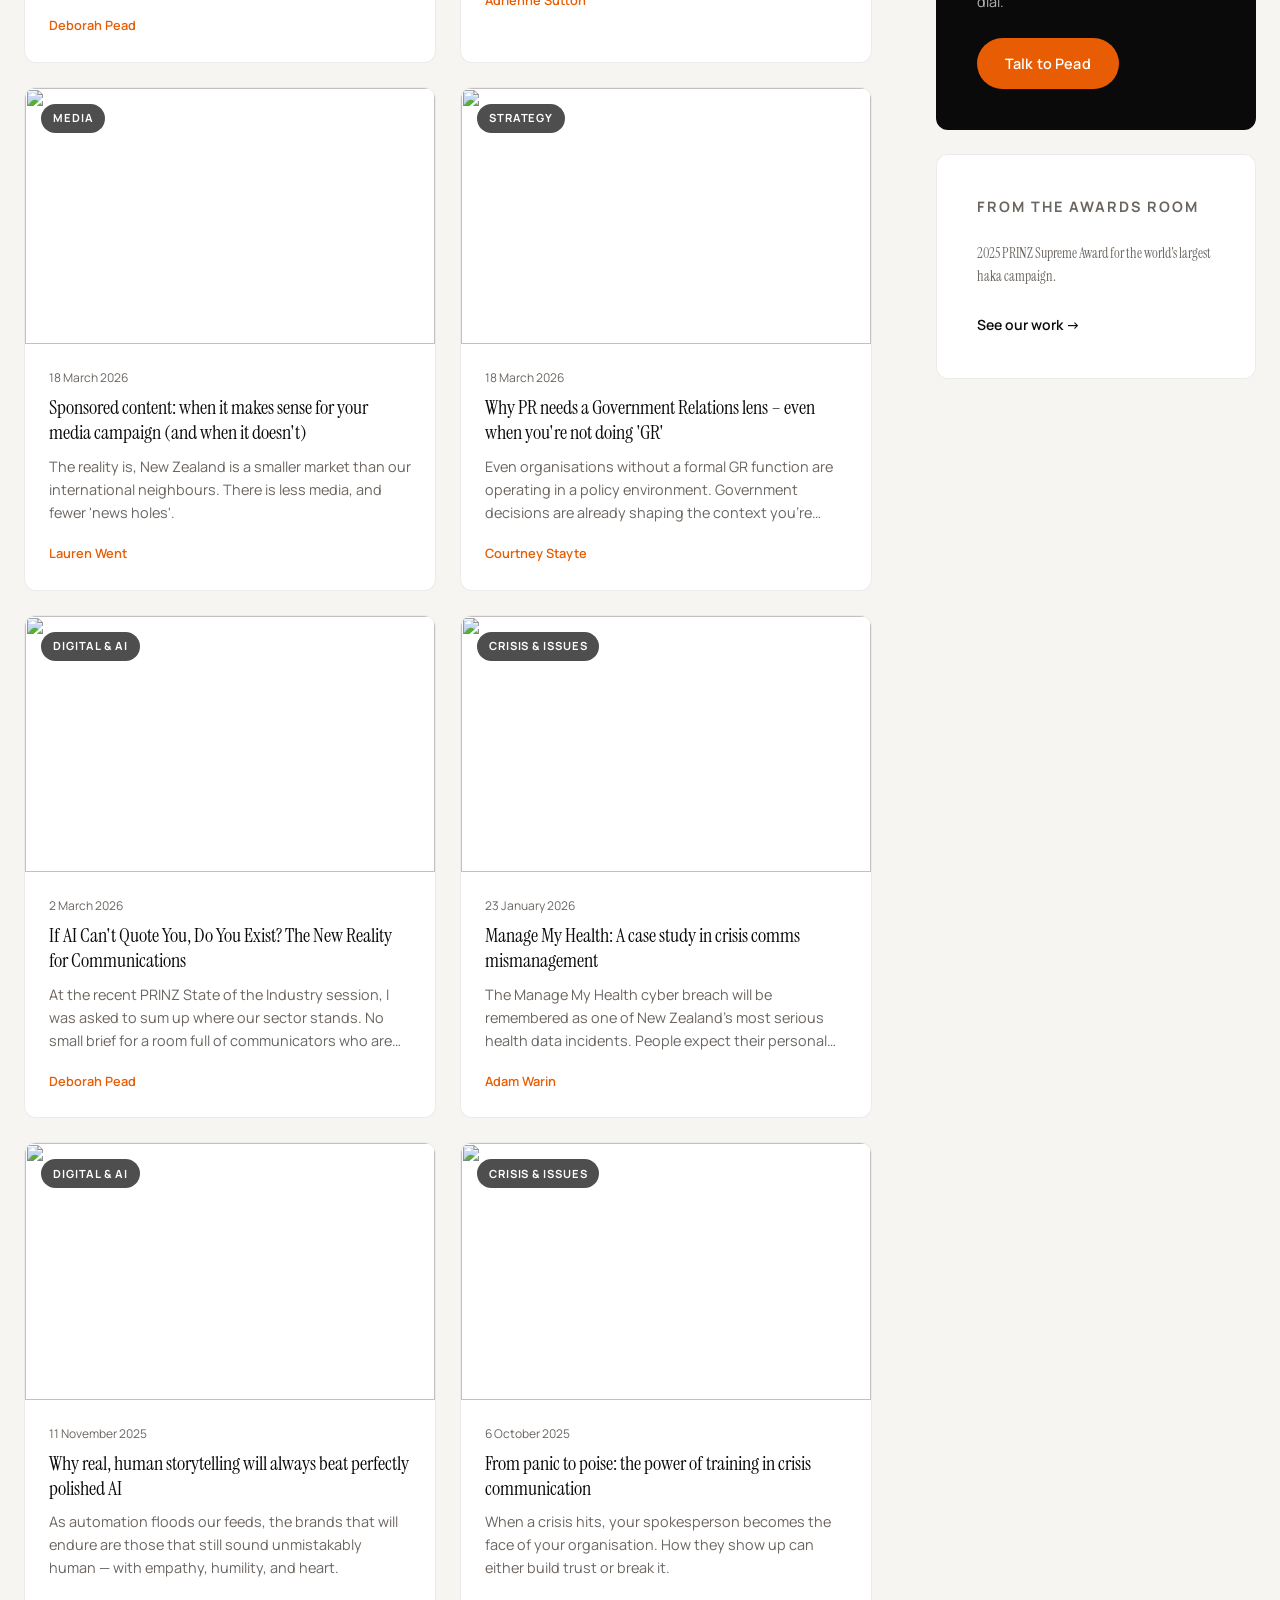
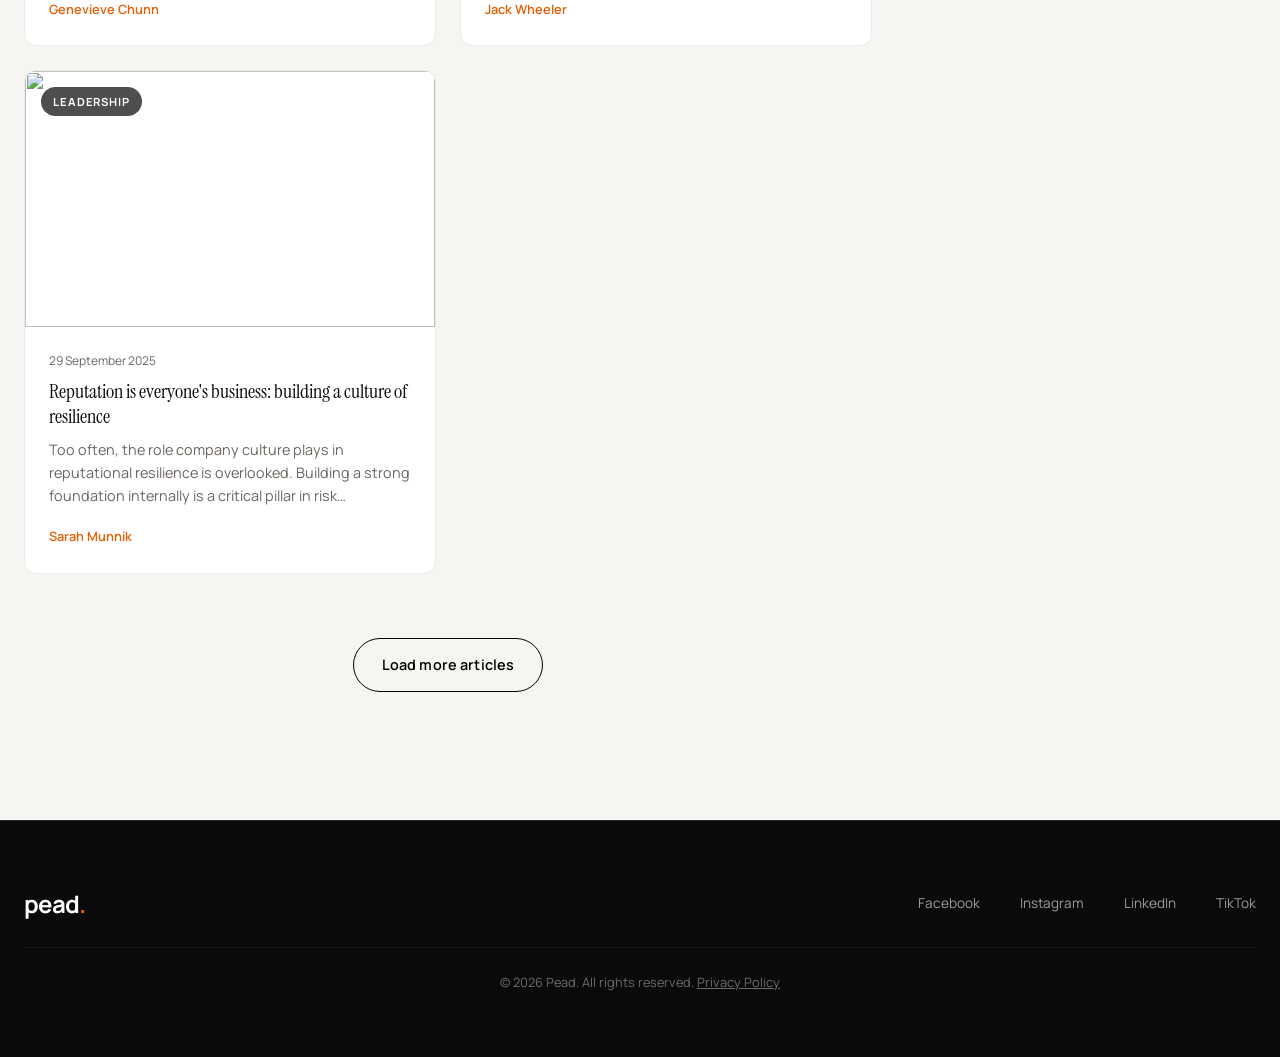
==== commit 122bfcc3: "Add service pages, Work portfolio, and showreel video section. Expand the site with Corporate, Consu" ====
--- a/insights/index.html
+++ b/insights/index.html
@@ -17,9 +17,12 @@
     <div class="container header-inner">
       <a href="../index.html" class="logo" aria-label="Pead home">pead<span class="logo-dot">.</span></a>
       <nav class="nav-desktop" aria-label="Primary">
-        <a href="../index.html#work">Work</a>
-        <a href="../index.html#capabilities">Capabilities</a>
+        <a href="../work/index.html">Work</a>
+        <a href="../corporate/index.html">Corporate</a>
+        <a href="../consumer/index.html">Consumer</a>
+        <a href="../digital/index.html">Digital</a>
         <a href="index.html" class="nav-active">Insights</a>
+        <a href="https://www.alleyescreative.co.nz/" class="nav-external" target="_blank" rel="noopener">All Eyes Creative<svg viewBox="0 0 12 12" fill="none" stroke="currentColor" stroke-width="1.5" aria-hidden="true"><path d="M3.5 2.5h6v6M9 3L3 9"/></svg></a>
         <a href="../index.html#about">About</a>
         <a href="../index.html#contact" class="nav-cta">Let's talk</a>
       </nav>
@@ -29,9 +32,12 @@
       </button>
     </div>
     <nav class="nav-mobile" id="mobileNav" aria-label="Mobile" hidden>
-      <a href="../index.html#work">Work</a>
-      <a href="../index.html#capabilities">Capabilities</a>
+      <a href="../work/index.html">Work</a>
+      <a href="../corporate/index.html">Corporate</a>
+      <a href="../consumer/index.html">Consumer</a>
+      <a href="../digital/index.html">Digital</a>
       <a href="index.html">Insights</a>
+      <a href="https://www.alleyescreative.co.nz/" target="_blank" rel="noopener">All Eyes Creative</a>
       <a href="../index.html#about">About</a>
       <a href="../index.html#contact">Let's talk</a>
     </nav>
@@ -94,7 +100,7 @@
           <div class="sidebar-card">
             <p class="sidebar-label">From the awards room</p>
             <p class="sidebar-stat">2025 PRINZ Supreme Award for the world's largest haka campaign.</p>
-            <a href="../index.html#work" class="work-link">See our work <span aria-hidden="true">→</span></a>
+            <a href="../work/index.html" class="work-link">See our work <span aria-hidden="true">→</span></a>
           </div>
         </aside>
       </div>
--- a/css/styles.css
+++ b/css/styles.css
@@ -1494,6 +1494,1050 @@
   }
 }
 
+/* ---- Service pages (Corporate, Digital) ---- */
+.page-service {
+  background: var(--color-paper);
+}
+
+.service-hero {
+  padding-top: calc(var(--header-height) + var(--space-xl));
+  padding-bottom: var(--space-2xl);
+  background: var(--color-ink);
+  color: var(--color-white);
+}
+
+.service-hero-digital {
+  background: linear-gradient(135deg, #0a0a0a 0%, #1a1520 50%, #0f0f12 100%);
+}
+
+.service-hero-consumer {
+  background: linear-gradient(145deg, #0a0a0a 0%, #1a1208 45%, #0d0806 100%);
+}
+
+.service-tagline-consumer {
+  background: var(--color-ink);
+  color: var(--color-white);
+}
+
+.service-tagline-consumer .service-tagline-text {
+  color: var(--color-white);
+}
+
+.service-tagline-consumer .service-tagline-text strong {
+  color: var(--color-accent);
+}
+
+.service-tagline-sub {
+  font-size: 1.05rem;
+  line-height: 1.7;
+  opacity: 0.7;
+  max-width: 640px;
+  margin: var(--space-md) auto 0;
+}
+
+.service-sectors {
+  padding: var(--space-3xl) 0;
+  background: var(--color-white);
+}
+
+.sectors-grid {
+  display: grid;
+  grid-template-columns: repeat(3, 1fr);
+  gap: var(--space-md);
+  margin-top: var(--space-xl);
+}
+
+.sector-card {
+  padding: var(--space-lg);
+  background: var(--color-paper);
+  border-radius: var(--radius-md);
+  border-top: 3px solid var(--color-accent);
+  transition: transform 0.3s var(--ease-out);
+}
+
+.sector-card:hover {
+  transform: translateY(-4px);
+}
+
+.sector-card h3 {
+  font-family: var(--font-serif);
+  font-size: 1.25rem;
+  font-weight: 400;
+  margin-bottom: var(--space-sm);
+}
+
+.sector-card p {
+  font-size: 0.9rem;
+  color: var(--color-muted);
+  line-height: 1.6;
+}
+
+.contact-cards-single {
+  grid-template-columns: 1fr;
+  max-width: 320px;
+}
+
+.service-hero-grid {
+  display: grid;
+  grid-template-columns: 1fr 1fr;
+  gap: var(--space-2xl);
+  align-items: center;
+}
+
+.service-hero-text .page-hero-title {
+  font-family: var(--font-serif);
+  font-size: clamp(2.5rem, 5vw, 4rem);
+  font-weight: 400;
+  line-height: 1.05;
+  margin-bottom: var(--space-md);
+}
+
+.service-hero-text .page-hero-title em {
+  font-style: italic;
+}
+
+.service-hero-text .page-hero-lead {
+  font-size: 1.1rem;
+  line-height: 1.7;
+  opacity: 0.8;
+  margin-bottom: var(--space-xl);
+}
+
+.service-hero-text .eyebrow {
+  color: var(--color-accent);
+}
+
+.service-hero-visual {
+  border-radius: var(--radius-lg);
+  overflow: hidden;
+  aspect-ratio: 4 / 5;
+}
+
+.service-hero-visual img {
+  width: 100%;
+  height: 100%;
+  object-fit: cover;
+}
+
+.service-intro {
+  padding: var(--space-3xl) 0;
+  background: var(--color-white);
+}
+
+.service-intro-grid {
+  display: grid;
+  grid-template-columns: 1fr 1fr;
+  gap: var(--space-2xl);
+}
+
+.service-offerings {
+  padding: var(--space-3xl) 0;
+  background: var(--color-paper-warm);
+}
+
+.offerings-grid {
+  display: grid;
+  grid-template-columns: repeat(2, 1fr);
+  gap: var(--space-md);
+  margin-top: var(--space-xl);
+}
+
+.offerings-grid-3 {
+  grid-template-columns: repeat(3, 1fr);
+}
+
+.offering-card {
+  background: var(--color-white);
+  padding: var(--space-lg);
+  border-radius: var(--radius-md);
+  border: 1px solid var(--color-border);
+  transition: box-shadow 0.3s, transform 0.3s var(--ease-out);
+}
+
+.offering-card:hover {
+  box-shadow: 0 12px 40px rgba(10, 10, 10, 0.08);
+  transform: translateY(-3px);
+}
+
+.offering-card h3 {
+  font-family: var(--font-serif);
+  font-size: 1.35rem;
+  font-weight: 400;
+  margin-bottom: var(--space-sm);
+}
+
+.offering-card p {
+  font-size: 0.95rem;
+  line-height: 1.65;
+  color: var(--color-muted);
+}
+
+.service-pillars {
+  padding: var(--space-3xl) 0;
+  background: var(--color-white);
+}
+
+.pillars-grid {
+  display: grid;
+  grid-template-columns: repeat(2, 1fr);
+  gap: var(--space-md);
+  margin-top: var(--space-xl);
+}
+
+.pillar-card {
+  padding: var(--space-lg);
+  border-left: 3px solid var(--color-accent);
+  background: var(--color-paper);
+  border-radius: 0 var(--radius-md) var(--radius-md) 0;
+}
+
+.pillar-num {
+  font-family: var(--font-serif);
+  font-size: 2rem;
+  color: var(--color-accent);
+  opacity: 0.5;
+  line-height: 1;
+  display: block;
+  margin-bottom: var(--space-sm);
+}
+
+.pillar-card h3 {
+  font-size: 1.15rem;
+  font-weight: 600;
+  margin-bottom: var(--space-sm);
+  line-height: 1.3;
+}
+
+.pillar-card p {
+  font-size: 0.95rem;
+  color: var(--color-muted);
+  line-height: 1.6;
+}
+
+.service-results {
+  padding: var(--space-2xl) 0;
+  background: var(--color-ink);
+  color: var(--color-white);
+}
+
+.service-results .section-label {
+  color: var(--color-accent);
+}
+
+.results-list {
+  margin-top: var(--space-lg);
+  display: flex;
+  flex-direction: column;
+  gap: var(--space-md);
+}
+
+.results-list li {
+  font-family: var(--font-serif);
+  font-size: clamp(1.15rem, 2vw, 1.4rem);
+  line-height: 1.45;
+  padding-left: 1.5rem;
+  position: relative;
+  opacity: 0.9;
+}
+
+.results-list li::before {
+  content: "";
+  position: absolute;
+  left: 0;
+  top: 0.65em;
+  width: 8px;
+  height: 8px;
+  background: var(--color-accent);
+  border-radius: 50%;
+}
+
+.service-tagline {
+  padding: var(--space-2xl) 0;
+  background: var(--color-paper-warm);
+  text-align: center;
+}
+
+.service-tagline-text {
+  font-family: var(--font-serif);
+  font-size: clamp(1.5rem, 3vw, 2.25rem);
+  line-height: 1.35;
+  max-width: 720px;
+  margin-inline: auto;
+}
+
+.service-tagline-text strong {
+  color: var(--color-accent);
+  font-weight: 400;
+}
+
+.service-related {
+  padding: var(--space-2xl) 0;
+  background: var(--color-white);
+}
+
+.related-grid {
+  display: grid;
+  grid-template-columns: 1fr 1fr;
+  gap: var(--space-md);
+}
+
+.related-card {
+  padding: var(--space-xl);
+  background: var(--color-paper);
+  border-radius: var(--radius-md);
+  border: 1px solid var(--color-border);
+}
+
+.related-card h3 {
+  font-family: var(--font-serif);
+  font-size: 1.5rem;
+  font-weight: 400;
+  margin-bottom: var(--space-sm);
+  line-height: 1.2;
+}
+
+.related-card p {
+  font-size: 0.95rem;
+  color: var(--color-muted);
+  line-height: 1.6;
+}
+
+.service-faq {
+  padding: var(--space-3xl) 0;
+  background: var(--color-paper);
+}
+
+.faq-list {
+  margin-top: var(--space-xl);
+  max-width: 800px;
+}
+
+.faq-item {
+  border-bottom: 1px solid var(--color-border);
+}
+
+.faq-question {
+  width: 100%;
+  text-align: left;
+  padding: var(--space-md) 2rem var(--space-md) 0;
+  font-size: 1.05rem;
+  font-weight: 600;
+  color: var(--color-ink);
+  position: relative;
+  background: none;
+  border: none;
+  cursor: pointer;
+}
+
+.faq-question::after {
+  content: "+";
+  position: absolute;
+  right: 0;
+  top: 50%;
+  transform: translateY(-50%);
+  font-size: 1.5rem;
+  font-weight: 400;
+  color: var(--color-accent);
+  transition: transform 0.3s;
+}
+
+.faq-item.open .faq-question::after {
+  content: "−";
+}
+
+.faq-answer {
+  max-height: 0;
+  overflow: hidden;
+  transition: max-height 0.4s var(--ease-out), padding 0.3s;
+}
+
+.faq-item.open .faq-answer {
+  max-height: 300px;
+  padding-bottom: var(--space-md);
+}
+
+.faq-answer p {
+  font-size: 0.95rem;
+  line-height: 1.7;
+  color: var(--color-muted);
+}
+
+.service-contact {
+  padding: var(--space-3xl) 0;
+  background: var(--color-white);
+  border-top: 1px solid var(--color-border);
+}
+
+.service-contact-grid {
+  display: grid;
+  grid-template-columns: 1fr 1.2fr;
+  gap: var(--space-2xl);
+  align-items: start;
+}
+
+.service-contact-centered {
+  text-align: center;
+  max-width: 640px;
+}
+
+.service-contact-actions {
+  display: flex;
+  flex-wrap: wrap;
+  justify-content: center;
+  gap: var(--space-sm);
+  margin: var(--space-xl) 0;
+}
+
+.service-address {
+  font-size: 0.9rem;
+  color: var(--color-muted);
+  line-height: 1.7;
+}
+
+.service-address-inline {
+  margin-top: var(--space-lg);
+  font-style: normal;
+}
+
+.contact-cards {
+  display: grid;
+  grid-template-columns: 1fr 1fr;
+  gap: var(--space-md);
+}
+
+.contact-person {
+  padding: var(--space-lg);
+  background: var(--color-paper);
+  border-radius: var(--radius-md);
+  border: 1px solid var(--color-border);
+}
+
+.contact-person img {
+  width: 80px;
+  height: 80px;
+  border-radius: 50%;
+  object-fit: cover;
+  margin-bottom: var(--space-sm);
+}
+
+.contact-person h4 {
+  font-size: 1rem;
+  font-weight: 600;
+  margin-bottom: 0.15rem;
+}
+
+.contact-person p {
+  font-size: 0.85rem;
+  color: var(--color-muted);
+  margin-bottom: var(--space-sm);
+}
+
+.contact-person a {
+  display: block;
+  font-size: 0.85rem;
+  color: var(--color-accent);
+  text-decoration: none;
+  margin-bottom: 0.25rem;
+}
+
+.contact-person a:hover {
+  text-decoration: underline;
+}
+
+.cap-card-link {
+  display: inline-flex;
+  margin-top: auto;
+  padding-top: var(--space-sm);
+  font-size: 0.8rem;
+  font-weight: 600;
+  color: var(--color-accent);
+  text-decoration: none;
+}
+
+.cap-card-link:hover {
+  text-decoration: underline;
+}
+
+@media (max-width: 1024px) {
+  .service-hero-grid,
+  .service-intro-grid,
+  .service-contact-grid,
+  .related-grid {
+    grid-template-columns: 1fr;
+  }
+
+  .offerings-grid,
+  .offerings-grid-3,
+  .pillars-grid,
+  .sectors-grid {
+    grid-template-columns: 1fr;
+  }
+
+  .service-hero-visual {
+    max-height: 400px;
+    aspect-ratio: 16 / 10;
+  }
+}
+
+@media (max-width: 768px) {
+  .contact-cards {
+    grid-template-columns: 1fr;
+  }
+}
+
+/* ---- Work page ---- */
+.page-work .work-hero {
+  background: linear-gradient(145deg, #0a0a0a 0%, #141008 50%, #0d0a08 100%);
+}
+
+.work-featured {
+  margin-top: -1px;
+}
+
+.work-featured-card {
+  display: grid;
+  grid-template-columns: 1.2fr 1fr;
+  min-height: 440px;
+  background: var(--color-white);
+  border-bottom: 1px solid var(--color-border);
+}
+
+.work-featured-media {
+  overflow: hidden;
+  min-height: 320px;
+  aspect-ratio: 16 / 10;
+  position: relative;
+  background: var(--color-ink);
+}
+
+.work-featured-media img {
+  position: absolute;
+  inset: 0;
+  width: 100%;
+  height: 100%;
+  object-fit: cover;
+  display: block;
+}
+
+.work-featured-content {
+  display: flex;
+  flex-direction: column;
+  justify-content: center;
+  padding: var(--space-2xl) var(--space-xl);
+}
+
+.work-featured-content h2 {
+  font-family: var(--font-serif);
+  font-size: clamp(2rem, 4vw, 3rem);
+  font-weight: 400;
+  line-height: 1.1;
+  margin-bottom: var(--space-md);
+}
+
+.work-featured-content p {
+  font-size: 1.05rem;
+  line-height: 1.7;
+  color: var(--color-muted);
+  margin-bottom: var(--space-md);
+}
+
+.work-featured-client {
+  font-size: 0.8rem;
+  font-weight: 700;
+  letter-spacing: 0.12em;
+  text-transform: uppercase;
+  color: var(--color-ink);
+}
+
+.work-page-main {
+  padding: var(--space-2xl) 0 var(--space-xl);
+  background: var(--color-white);
+}
+
+.work-toolbar {
+  display: flex;
+  flex-wrap: wrap;
+  align-items: center;
+  justify-content: space-between;
+  gap: var(--space-md);
+  margin-bottom: var(--space-xl);
+}
+
+.work-filters {
+  display: flex;
+  flex-wrap: wrap;
+  gap: 0.5rem;
+}
+
+.work-count {
+  font-size: 0.85rem;
+  color: var(--color-muted);
+}
+
+.work-grid-page {
+  margin-bottom: 0;
+}
+
+.work-card-client {
+  font-size: 0.8rem;
+  font-weight: 600;
+  color: var(--color-ink);
+  margin-bottom: 0.35rem;
+}
+
+.work-card-category {
+  display: inline-block;
+  margin-top: auto;
+  padding-top: var(--space-sm);
+  font-size: 0.75rem;
+  font-weight: 600;
+  letter-spacing: 0.08em;
+  text-transform: uppercase;
+  color: var(--color-muted);
+}
+
+.work-awards-section {
+  padding: var(--space-3xl) 0;
+  background: var(--color-paper);
+}
+
+.work-awards-section .awards-block {
+  padding-top: 0;
+  border-top: none;
+}
+
+.work-showcase {
+  padding: var(--space-3xl) 0 0;
+  background: var(--color-ink);
+  color: var(--color-white);
+  overflow: hidden;
+}
+
+.work-showcase-header {
+  text-align: center;
+  margin-bottom: var(--space-xl);
+}
+
+.work-showcase-header .section-title {
+  color: var(--color-white);
+}
+
+.work-showcase-header .section-body {
+  opacity: 0.75;
+  max-width: 560px;
+  margin-inline: auto;
+}
+
+.work-showcase-video-wrap {
+  position: relative;
+  width: 100%;
+  aspect-ratio: 16 / 9;
+  max-height: 72vh;
+  background: #000 center / cover no-repeat;
+  background-image: var(--work-video-poster, none);
+  overflow: hidden;
+}
+
+.work-showcase-video-wrap.is-loading {
+  background-color: #111;
+}
+
+.work-showcase-video {
+  width: 100%;
+  height: 100%;
+  object-fit: cover;
+  display: block;
+  background: #000;
+}
+
+.work-showcase-overlay {
+  position: absolute;
+  inset: 0;
+  background: linear-gradient(to top, rgba(0, 0, 0, 0.65) 0%, rgba(0, 0, 0, 0.15) 45%, rgba(0, 0, 0, 0.25) 100%);
+  pointer-events: none;
+  transition: opacity 0.4s var(--ease-out);
+}
+
+.work-showcase-video-wrap.is-playing .work-showcase-overlay {
+  opacity: 0.35;
+}
+
+.work-video-play {
+  position: absolute;
+  left: 50%;
+  top: 50%;
+  transform: translate(-50%, -50%);
+  display: inline-flex;
+  align-items: center;
+  gap: 0.75rem;
+  padding: 1rem 1.5rem;
+  border: 1px solid rgba(255, 255, 255, 0.35);
+  border-radius: 100px;
+  background: rgba(10, 10, 10, 0.55);
+  backdrop-filter: blur(8px);
+  color: var(--color-white);
+  font-size: 0.9rem;
+  font-weight: 600;
+  cursor: pointer;
+  transition: opacity 0.3s, transform 0.3s var(--ease-out), background 0.3s;
+  z-index: 2;
+}
+
+.work-video-play:hover {
+  background: rgba(232, 93, 4, 0.9);
+  border-color: transparent;
+  transform: translate(-50%, -50%) scale(1.04);
+}
+
+.work-video-play-icon {
+  width: 0;
+  height: 0;
+  border-style: solid;
+  border-width: 7px 0 7px 12px;
+  border-color: transparent transparent transparent currentColor;
+}
+
+.work-showcase-video-wrap.is-playing .work-video-play {
+  opacity: 0;
+  pointer-events: none;
+}
+
+.work-showcase-caption {
+  position: absolute;
+  left: 0;
+  right: 0;
+  bottom: 0;
+  padding-bottom: var(--space-xl);
+  z-index: 1;
+  pointer-events: none;
+}
+
+.work-showcase-caption-title {
+  font-family: var(--font-serif);
+  font-size: clamp(1.5rem, 3vw, 2.25rem);
+  margin-bottom: 0.35rem;
+}
+
+.work-showcase-caption-sub {
+  font-size: 0.95rem;
+  opacity: 0.75;
+}
+
+.work-showcase-video-wrap.video-fallback::after {
+  content: "Video preview unavailable — showing poster image";
+  position: absolute;
+  inset: auto 1rem 1rem;
+  font-size: 0.8rem;
+  opacity: 0.7;
+}
+
+.work-reel {
+  padding: var(--space-lg) 0 var(--space-2xl);
+  mask-image: linear-gradient(to right, transparent, #000 8%, #000 92%, transparent);
+}
+
+.work-reel-track {
+  display: flex;
+  gap: 1rem;
+  width: max-content;
+  animation: work-reel-scroll 40s linear infinite;
+  padding-inline: 1rem;
+}
+
+.work-reel-track:hover {
+  animation-play-state: paused;
+}
+
+.work-reel-item {
+  flex: 0 0 auto;
+  width: clamp(220px, 28vw, 320px);
+  margin: 0;
+}
+
+.work-reel-item img {
+  width: 100%;
+  aspect-ratio: 4 / 5;
+  object-fit: cover;
+  border-radius: var(--radius-sm);
+  display: block;
+}
+
+.work-reel-item figcaption {
+  margin-top: 0.65rem;
+  font-size: 0.85rem;
+  font-weight: 600;
+  color: rgba(255, 255, 255, 0.85);
+}
+
+@keyframes work-reel-scroll {
+  from { transform: translateX(0); }
+  to { transform: translateX(-50%); }
+}
+
+.work-cta {
+  padding: var(--space-3xl) 0;
+  background: var(--color-paper);
+  color: var(--color-ink);
+  text-align: center;
+}
+
+.work-cta-inner {
+  max-width: 560px;
+  margin-inline: auto;
+}
+
+.work-cta .section-body {
+  margin-bottom: var(--space-xl);
+}
+
+.work-view-all {
+  text-align: center;
+  margin-top: var(--space-xl);
+  padding-top: var(--space-lg);
+}
+
+.work-view-all .btn {
+  margin-top: var(--space-sm);
+}
+
+.work-showreel-bridge {
+  display: grid;
+  grid-template-columns: 1.2fr 1fr;
+  text-decoration: none;
+  color: inherit;
+  background: var(--color-ink);
+  margin-top: 2px;
+  transition: opacity 0.3s;
+}
+
+.work-showreel-bridge:hover {
+  opacity: 0.95;
+}
+
+.work-showreel-bridge-media {
+  position: relative;
+  aspect-ratio: 16 / 9;
+  overflow: hidden;
+}
+
+.work-showreel-bridge-media img {
+  width: 100%;
+  height: 100%;
+  object-fit: cover;
+  display: block;
+}
+
+.work-showreel-bridge-play {
+  position: absolute;
+  left: 50%;
+  top: 50%;
+  transform: translate(-50%, -50%);
+  width: 64px;
+  height: 64px;
+  border-radius: 50%;
+  background: rgba(255, 255, 255, 0.92);
+  box-shadow: 0 12px 40px rgba(0, 0, 0, 0.25);
+}
+
+.work-showreel-bridge-play::after {
+  content: "";
+  position: absolute;
+  left: 54%;
+  top: 50%;
+  transform: translate(-50%, -50%);
+  border-style: solid;
+  border-width: 10px 0 10px 16px;
+  border-color: transparent transparent transparent var(--color-ink);
+}
+
+.work-showreel-bridge-text {
+  display: flex;
+  flex-direction: column;
+  justify-content: center;
+  padding: var(--space-2xl);
+  color: var(--color-white);
+}
+
+.work-showreel-bridge-text h3 {
+  font-family: var(--font-serif);
+  font-size: clamp(1.75rem, 3vw, 2.5rem);
+  font-weight: 400;
+  line-height: 1.15;
+  margin: 0.5rem 0 1rem;
+}
+
+.work-showreel-bridge-text .work-link {
+  color: var(--color-accent);
+}
+
+@media (max-width: 900px) {
+  .work-showreel-bridge {
+    grid-template-columns: 1fr;
+  }
+}
+
+@media (max-width: 1024px) {
+  .work-featured-card {
+    grid-template-columns: 1fr;
+  }
+
+  .work-featured-media {
+    aspect-ratio: 16 / 10;
+    min-height: auto;
+  }
+}
+
+/* ---- All Eyes Creative — external link bridge ---- */
+.nav-external {
+  display: inline-flex;
+  align-items: center;
+  gap: 0.35rem;
+}
+
+.nav-external svg {
+  width: 0.75rem;
+  height: 0.75rem;
+  opacity: 0.45;
+  transition: opacity 0.2s, transform 0.2s;
+}
+
+.nav-external:hover svg {
+  opacity: 1;
+  transform: translate(1px, -1px);
+}
+
+.all-eyes-bridge {
+  position: relative;
+  padding: var(--space-3xl) 0;
+  background: #050505;
+  color: #f4f1ea;
+  overflow: hidden;
+}
+
+.all-eyes-bridge::before {
+  content: "";
+  position: absolute;
+  top: -50%;
+  right: -20%;
+  width: 60%;
+  height: 200%;
+  background: radial-gradient(ellipse, rgba(212, 255, 74, 0.12) 0%, transparent 65%);
+  pointer-events: none;
+}
+
+.all-eyes-bridge-inner {
+  position: relative;
+  display: grid;
+  grid-template-columns: 1fr 1fr;
+  gap: var(--space-2xl);
+  align-items: center;
+}
+
+.all-eyes-bridge-badge {
+  display: inline-block;
+  padding: 0.4rem 0.9rem;
+  font-family: "Space Grotesk", sans-serif;
+  font-size: 0.7rem;
+  font-weight: 700;
+  letter-spacing: 0.15em;
+  text-transform: uppercase;
+  border: 1px solid rgba(212, 255, 74, 0.4);
+  color: #d4ff4a;
+  margin-bottom: var(--space-md);
+}
+
+.all-eyes-bridge-title {
+  font-family: "Space Grotesk", sans-serif;
+  font-size: clamp(2.5rem, 5vw, 4rem);
+  font-weight: 700;
+  line-height: 0.95;
+  letter-spacing: -0.03em;
+  text-transform: lowercase;
+  margin-bottom: var(--space-md);
+}
+
+.all-eyes-bridge-title span {
+  font-family: var(--font-serif);
+  font-style: italic;
+  font-weight: 400;
+  color: #d4ff4a;
+}
+
+.all-eyes-bridge-lead {
+  font-size: 1.05rem;
+  line-height: 1.7;
+  opacity: 0.7;
+  margin-bottom: var(--space-xl);
+  max-width: 480px;
+}
+
+.all-eyes-bridge-card {
+  display: block;
+  padding: var(--space-xl);
+  background: rgba(255, 255, 255, 0.04);
+  border: 1px solid rgba(255, 255, 255, 0.1);
+  text-decoration: none;
+  color: inherit;
+  transition: border-color 0.3s, transform 0.3s var(--ease-out);
+}
+
+.all-eyes-bridge-card:hover {
+  border-color: #d4ff4a;
+  transform: translateY(-6px);
+}
+
+.all-eyes-bridge-card h3 {
+  font-family: "Space Grotesk", sans-serif;
+  font-size: 1.5rem;
+  font-weight: 700;
+  text-transform: lowercase;
+  margin-bottom: var(--space-sm);
+}
+
+.all-eyes-bridge-card h3 em {
+  color: #d4ff4a;
+  font-style: normal;
+}
+
+.all-eyes-bridge-pillars {
+  display: flex;
+  flex-direction: column;
+  gap: 0.75rem;
+  margin: var(--space-md) 0;
+}
+
+.all-eyes-bridge-pillars span {
+  font-size: 0.85rem;
+  opacity: 0.65;
+  padding-left: 1rem;
+  border-left: 2px solid #d4ff4a;
+}
+
+.all-eyes-bridge-link {
+  font-family: "Space Grotesk", sans-serif;
+  font-size: 0.85rem;
+  font-weight: 700;
+  letter-spacing: 0.06em;
+  text-transform: uppercase;
+  color: #d4ff4a;
+}
+
+.all-eyes-bridge .btn-primary {
+  background: #d4ff4a;
+  color: #050505;
+}
+
+.all-eyes-bridge .btn-primary:hover {
+  background: #e8ff7a;
+  box-shadow: 0 12px 32px rgba(212, 255, 74, 0.25);
+}
+
+@media (max-width: 1024px) {
+  .all-eyes-bridge-inner {
+    grid-template-columns: 1fr;
+  }
+}
+
 @media (prefers-reduced-motion: reduce) {
   *, *::before, *::after {
     animation-duration: 0.01ms !important;
